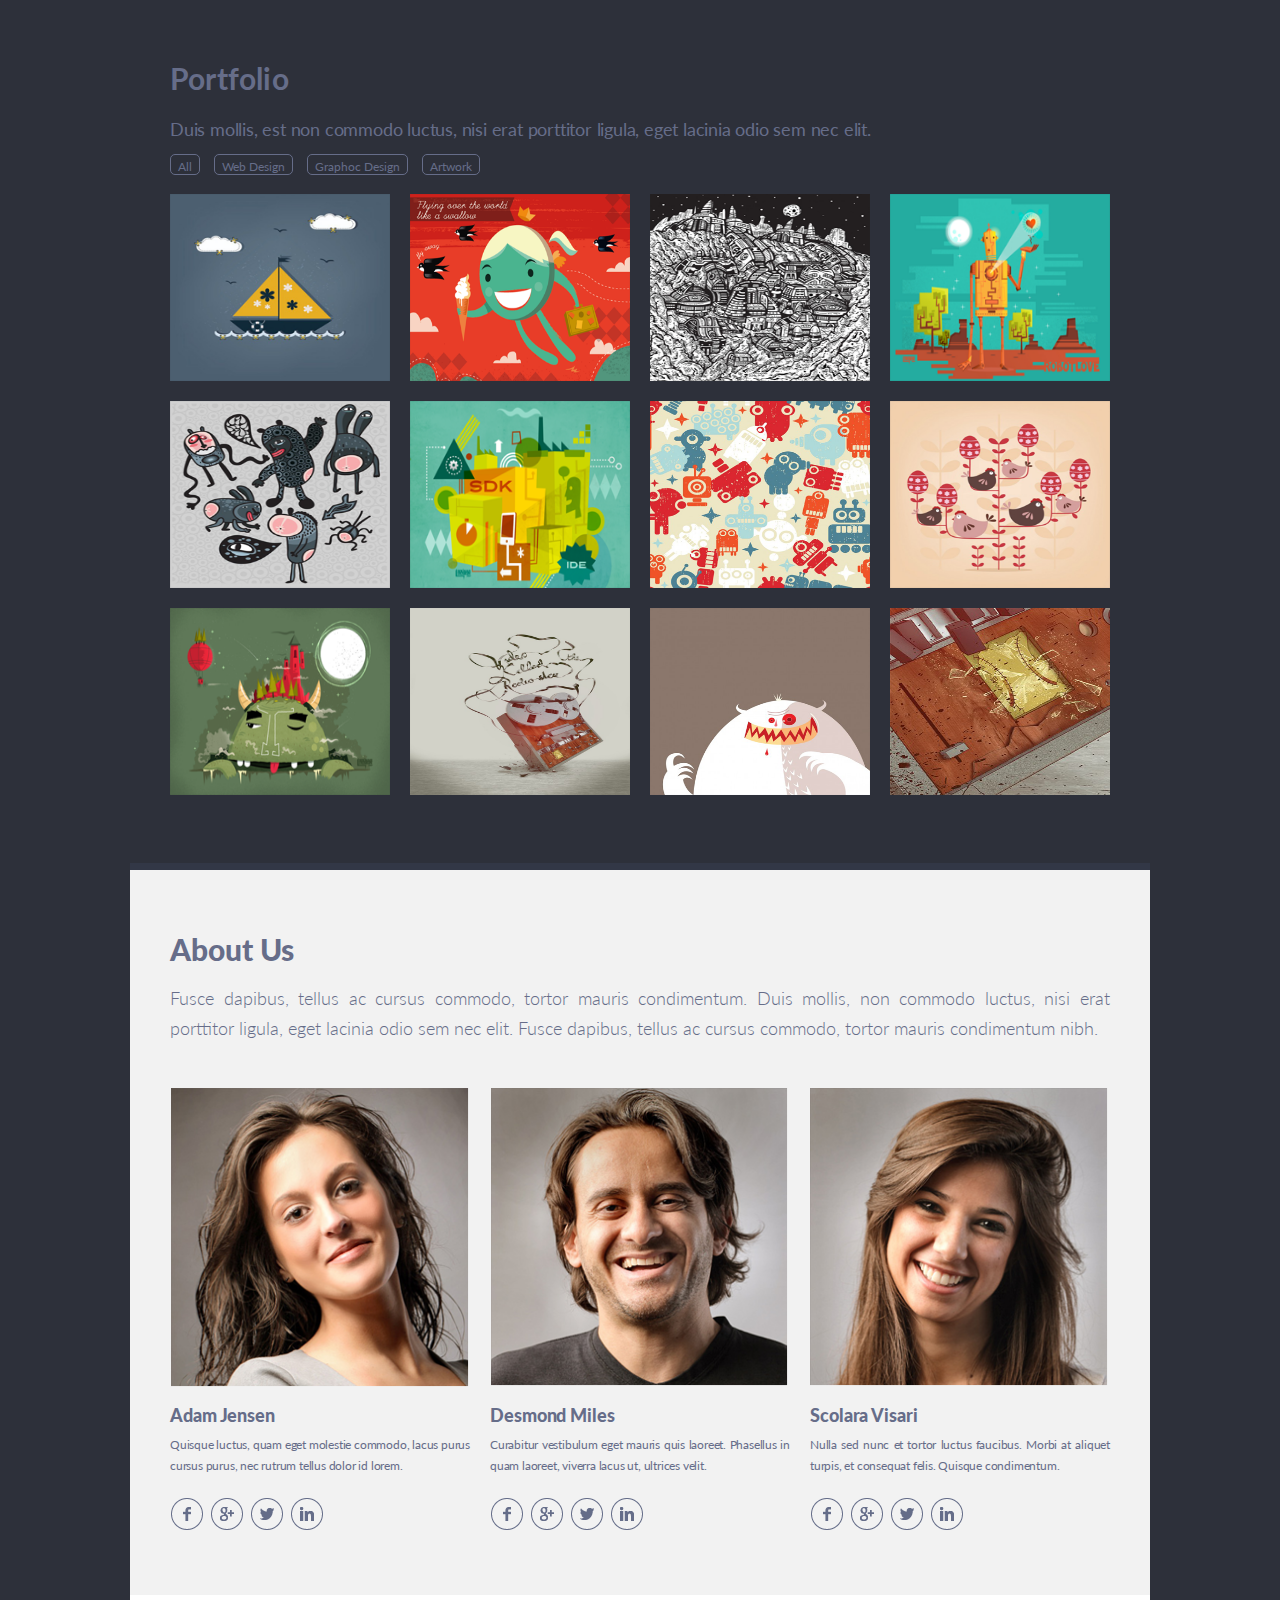
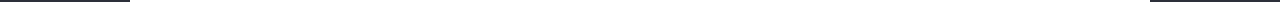
==== singolo2.html @ 404b3a3e "feat: added new page for singolo2 task" ====
<!DOCTYPE html>
<html lang="en">
<head>
    <meta charset="UTF-8">
    <meta name="viewport" content="width=device-width, initial-scale=1.0">
    <title>Singolo</title>
    <link rel="stylesheet" href="./singolo2.css">
</head>
<body>
    <div class="wrapper">
        <div class="portfolio">
            <div class="portfolio-header">
                <div class="brand">Portfolio</div>
                <div class="sub-brand">Duis mollis, est non commodo luctus, nisi erat porttitor ligula, eget lacinia odio sem nec elit.</div>
                <nav>
                    <ul>
                        <li><a href="#">All</a></li>
                        <li><a href="#">Web Design</a></li>
                        <li><a href="#">Graphoc Design</a></li>
                        <li><a href="#">Artwork</a></li>
                    </ul>
                </nav>
            </div>

            <div class="content">
                <div class="item"><img src="./assets/singolo2/Portfolio1.png" alt="a" class="img"></div>
                <div class="item"><img src="./assets/singolo2/Portfolio2.png" alt="a" class="img"></div>
                <div class="item"><img src="./assets/singolo2/Portfolio3.png" alt="a" class="img"></div>
                <div class="item"><img src="./assets/singolo2/Portfolio4.png" alt="a" class="img"></div>
                <div class="item"><img src="./assets/singolo2/Portfolio5.png" alt="a" class="img"></div>
                <div class="item"><img src="./assets/singolo2/Portfolio6.png" alt="a" class="img"></div>
                <div class="item"><img src="./assets/singolo2/Portfolio7.png" alt="a" class="img"></div>
                <div class="item"><img src="./assets/singolo2/Portfolio8.png" alt="a" class="img"></div>
                <div class="item"><img src="./assets/singolo2/Portfolio9.png" alt="a" class="img"></div>
                <div class="item"><img src="./assets/singolo2/Portfolio10.png" alt="a" class="img"></div>
                <div class="item"><img src="./assets/singolo2/Portfolio11.png" alt="a" class="img"></div>
                <div class="item"><img src="./assets/singolo2/Portfolio12.png" alt="a" class="img"></div>  
            </div>
        </div>
        <div class="about-us">
            <div class="about-us-color">
                <div class="about-us-header">
                    <div class="brand">About Us</div>
                    <div class="sub-brand">Fusce dapibus, tellus ac cursus commodo, tortor mauris condimentum. Duis mollis, non commodo luctus, nisi erat porttitor ligula, eget lacinia odio sem nec elit. Fusce dapibus, tellus ac cursus commodo, tortor mauris condimentum nibh.</div>
                </div>
                <div class="content">
                    <div class="item">
                        <div class="card">
                            <img src="./assets/singolo2/AboutUs1.png" alt="b" class="card-img">
                            <div class="card-header">
                                Adam Jensen
                            </div>
                            <div class="card-body">
                                Quisque luctus, quam eget molestie commodo, lacus purus cursus purus, nec rutrum tellus dolor id lorem.
                            </div>
                            <div class="cadr-footer">
                                <div class="cadr-footer">
                                    <div class="links">
                                        <div class="link-item"><a href="#"><div class="facebook"></div></a></div>
                                        <div class="link-item"><a href="#"><div class="google"></div></a></div>
                                        <div class="link-item"><a href="#"><div class="twitter"></div></a></div>
                                        <div class="link-item"><a href="#"><div class="linkedin"></div></a></div>
                                    </div>
                                </div>
                            </div>
                        </div>
                    </div>
                    <div class="item">
                        <div class="card">
                            <img src="./assets/singolo2/AboutUs2.png" alt="b" class="card-img">
                            <div class="card-header">
                                Desmond Miles
                            </div>
                            <div class="card-body">
                                Curabitur vestibulum eget mauris quis laoreet. Phasellus in quam laoreet, viverra lacus ut, ultrices velit.
                            </div>
                            <div class="cadr-footer">
                                <div class="cadr-footer">
                                    <div class="links">
                                        <div class="link-item"><a href="#"><div class="facebook"></div></a></div>
                                        <div class="link-item"><a href="#"><div class="google"></div></a></div>
                                        <div class="link-item"><a href="#"><div class="twitter"></div></a></div>
                                        <div class="link-item"><a href="#"><div class="linkedin"></div></a></div>
                                    </div>
                                </div>
                            </div>
                        </div>
                    </div>
                    <div class="item">
                        <div class="card">
                            <img src="./assets/singolo2/AboutUs3.png" alt="b" class="card-img">
                            <div class="card-header">
                                Scolara Visari
                            </div>
                            <div class="card-body">
                                Nulla sed nunc et tortor luctus faucibus. Morbi at aliquet turpis, et consequat felis. Quisque condimentum.
                            </div>
                            <div class="cadr-footer">
                                <div class="links">
                                    <div class="link-item"><a href="#"><div class="facebook"></div></a></div>
                                        <div class="link-item"><a href="#"><div class="google"></div></a></div>
                                        <div class="link-item"><a href="#"><div class="twitter"></div></a></div>
                                        <div class="link-item"><a href="#"><div class="linkedin"></div></a></div>
                                </div>
                            </div>
                        </div>
                    </div>
                </div>
            </div>
        </div>
    </div>
</body>
</html>
---- singolo2.css ----
@import url('https://fonts.googleapis.com/css?family=Lato:300,400,700,900&display=swap');

body {
    margin: 0;
    padding: 0;
    background-color: rgb(45, 48, 58);
    font-family: 'Lato', sans-serif;
}

nav {
    display: inline-block;
}

nav ul {
    margin: 15px 0 0 0;
    padding: 0;
}

nav ul li {
    display: inline;
    margin: 2px 10px 0 0;
    border: solid rgb(102, 109, 137) 1px;
    border-radius: 5px;
    margin: 0 10px 0 0;
    text-align: center;
}

nav ul li a {
    text-decoration: none;
    color: rgb(102, 109, 137);
    padding: 5px 7px;
    font-size: 12px;
}

.wrapper {
    margin: 0 auto;
    max-width: 1020px;
    display: flex;
    flex-direction: row;
    flex-wrap: wrap;
    background-color: rgb(50, 55, 70);
}

.portfolio {
    padding: 40px;
    color: rgb(102, 109, 137);
    background-color: rgb(45, 48, 58);
    padding-bottom: 48px;
}

.portfolio .content {
    margin: 10px -10px;
    display: inline-flex;
    flex-direction: row;
    flex-wrap: wrap;
}

.portfolio .content .item {
    margin: 10px;
    width: 220px;
    height: 187px;
}

.portfolio .content .item img {
    width: 220px;
    height: 187px;
}

.portfolio-header .brand {
    letter-spacing: 0.2px;
    margin: 20px 0 0 0;
    padding: 0;
    font-size: 30px;
    font-weight: bold;
}

.portfolio-header .sub-brand {
    margin: 22px 0 0 0;
    font-size: 18px;
    letter-spacing: -0.2px;
}

.about-us {
    margin-top: 7px;
    padding-bottom: 7px;
    width: 100%;
    height: 100%;
    background-color: white;
    
}

.about-us-color {
    padding: 70px 40px 60px 40px;
    background-color: rgb(242, 242, 242);
    color: #666d89;
}

.about-us .about-us-color .about-us-header .brand {
    font-weight: 900;
    font-size: 30px;
    line-height: 18px;
}

.about-us .about-us-color .about-us-header .sub-brand {
    margin-top: 25px;
    font-size: 18px;
    line-height: 30px;
    font-weight: 300;
    text-align: justify;
}

.about-us .about-us-color .content {
    margin: 0px -10px;
    margin-top: 45px;
    display: inline-flex;
    flex-direction: row;
    flex-wrap: wrap;
}

.about-us .about-us-color .content .item {
    margin: 0 10px;
    width: 300px;
    padding: 0;
}

.card-img {
    width: 300px;
    height: 300px;
}

.card-header {
    margin-top: 15px;
    font-size: 18px;
    line-height: 18px;
    font-weight: 900;
    letter-spacing: -0.1px;
}

.card-body {
    margin-top: 10px;
    font-size: 12px;
    line-height: 21px;
    font-weight: 400;
    letter-spacing: -0.2px;
    text-align: justify;
}

.links {
    display: inline-flex;
    flex-direction: row;
    flex-wrap: wrap;
    margin: 20px -2px 0px -2px;
}

.links .link-item {
    width: 36px;
    height: 36px;
    margin: 0 2px;
}

.facebook {
    width: 35px;
    height: 35px;
    background: url('./assets/singolo2/social/facebook.png') no-repeat center;
}

.google {
    width: 35px;
    height: 35px;
    background: url('./assets/singolo2/social/Google.png') no-repeat center;
}

.twitter {
    width: 35px;
    height: 35px;
    background: url('./assets/singolo2/social/Twitter.png') no-repeat center;
}

.linkedin {
    width: 35px;
    height: 35px;
    background: url('./assets/singolo2/social/LinkedIn.png') no-repeat center;
}
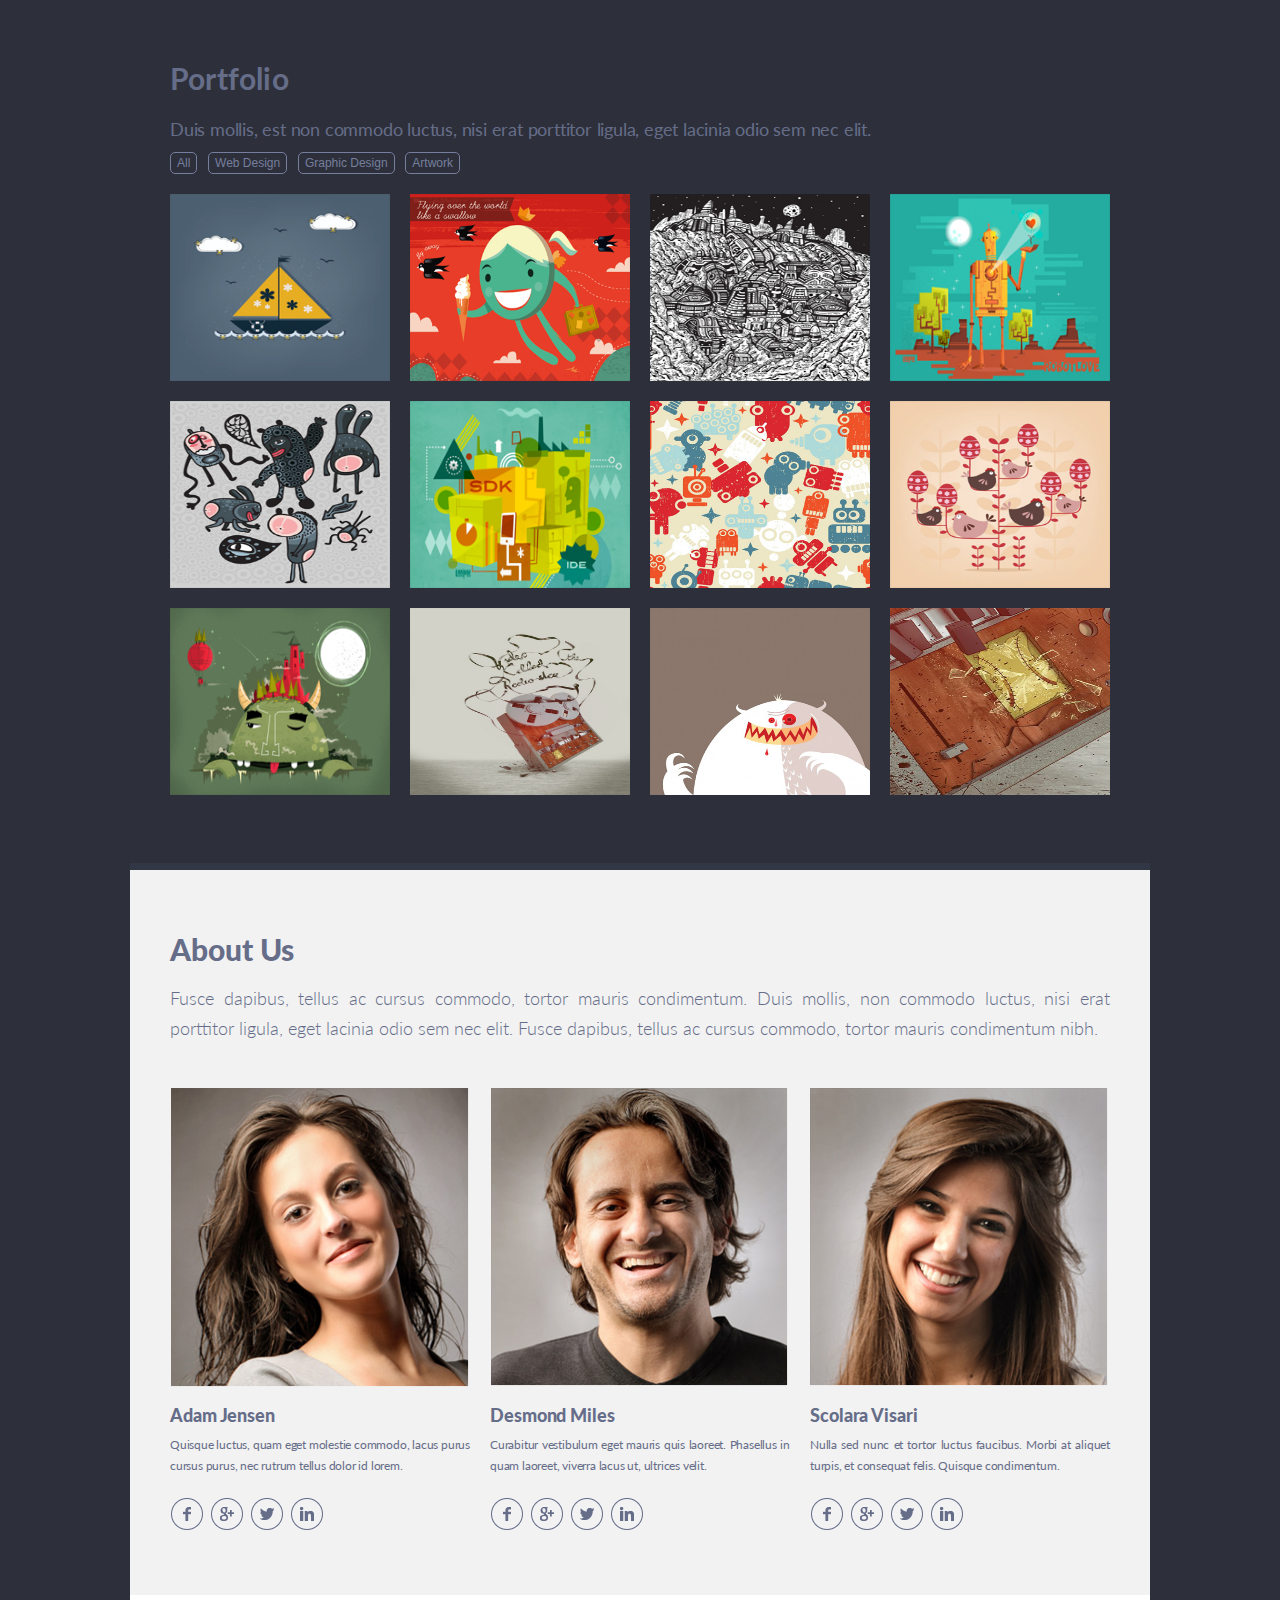
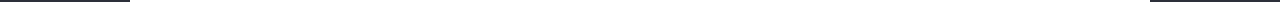
==== commit 85e832b2: "feat: added singolo part 3 task" ====
--- a/singolo2.html
+++ b/singolo2.html
@@ -12,14 +12,12 @@
             <div class="portfolio-header">
                 <div class="brand">Portfolio</div>
                 <div class="sub-brand">Duis mollis, est non commodo luctus, nisi erat porttitor ligula, eget lacinia odio sem nec elit.</div>
-                <nav>
-                    <ul>
-                        <li><a href="#">All</a></li>
-                        <li><a href="#">Web Design</a></li>
-                        <li><a href="#">Graphoc Design</a></li>
-                        <li><a href="#">Artwork</a></li>
-                    </ul>
-                </nav>
+                <div class="portfolio-buttons">
+                    <button class="button">All</button>
+                    <button class="button">Web Design</button>
+                    <button class="button">Graphic Design</button>
+                    <button class="button">Artwork</button>
+                </div>
             </div>
 
             <div class="content">
--- a/singolo2.css
+++ b/singolo2.css
@@ -7,29 +7,27 @@
     font-family: 'Lato', sans-serif;
 }
 
-nav {
-    display: inline-block;
+.portfolio-buttons {
+    margin-top: 12px;
+    display: flex;
+    width: 290px;
+    justify-content: space-between;
 }
 
-nav ul {
-    margin: 15px 0 0 0;
-    padding: 0;
+.button {
+    font-size: 12px;
+    font-weight: 300;
+    height: 22px;
+    color: #767e9e;
+    background-color: #2d303a;
+    border: 1px solid #767e9e;
+    border-radius: 5px;
 }
 
-nav ul li {
-    display: inline;
-    margin: 2px 10px 0 0;
-    border: solid rgb(102, 109, 137) 1px;
-    border-radius: 5px;
-    margin: 0 10px 0 0;
-    text-align: center;
-}
-
-nav ul li a {
-    text-decoration: none;
-    color: rgb(102, 109, 137);
-    padding: 5px 7px;
-    font-size: 12px;
+.button:hover {
+    cursor: pointer;
+    color: #fff;
+    border: 1px solid #fff;
 }
 
 .wrapper {
